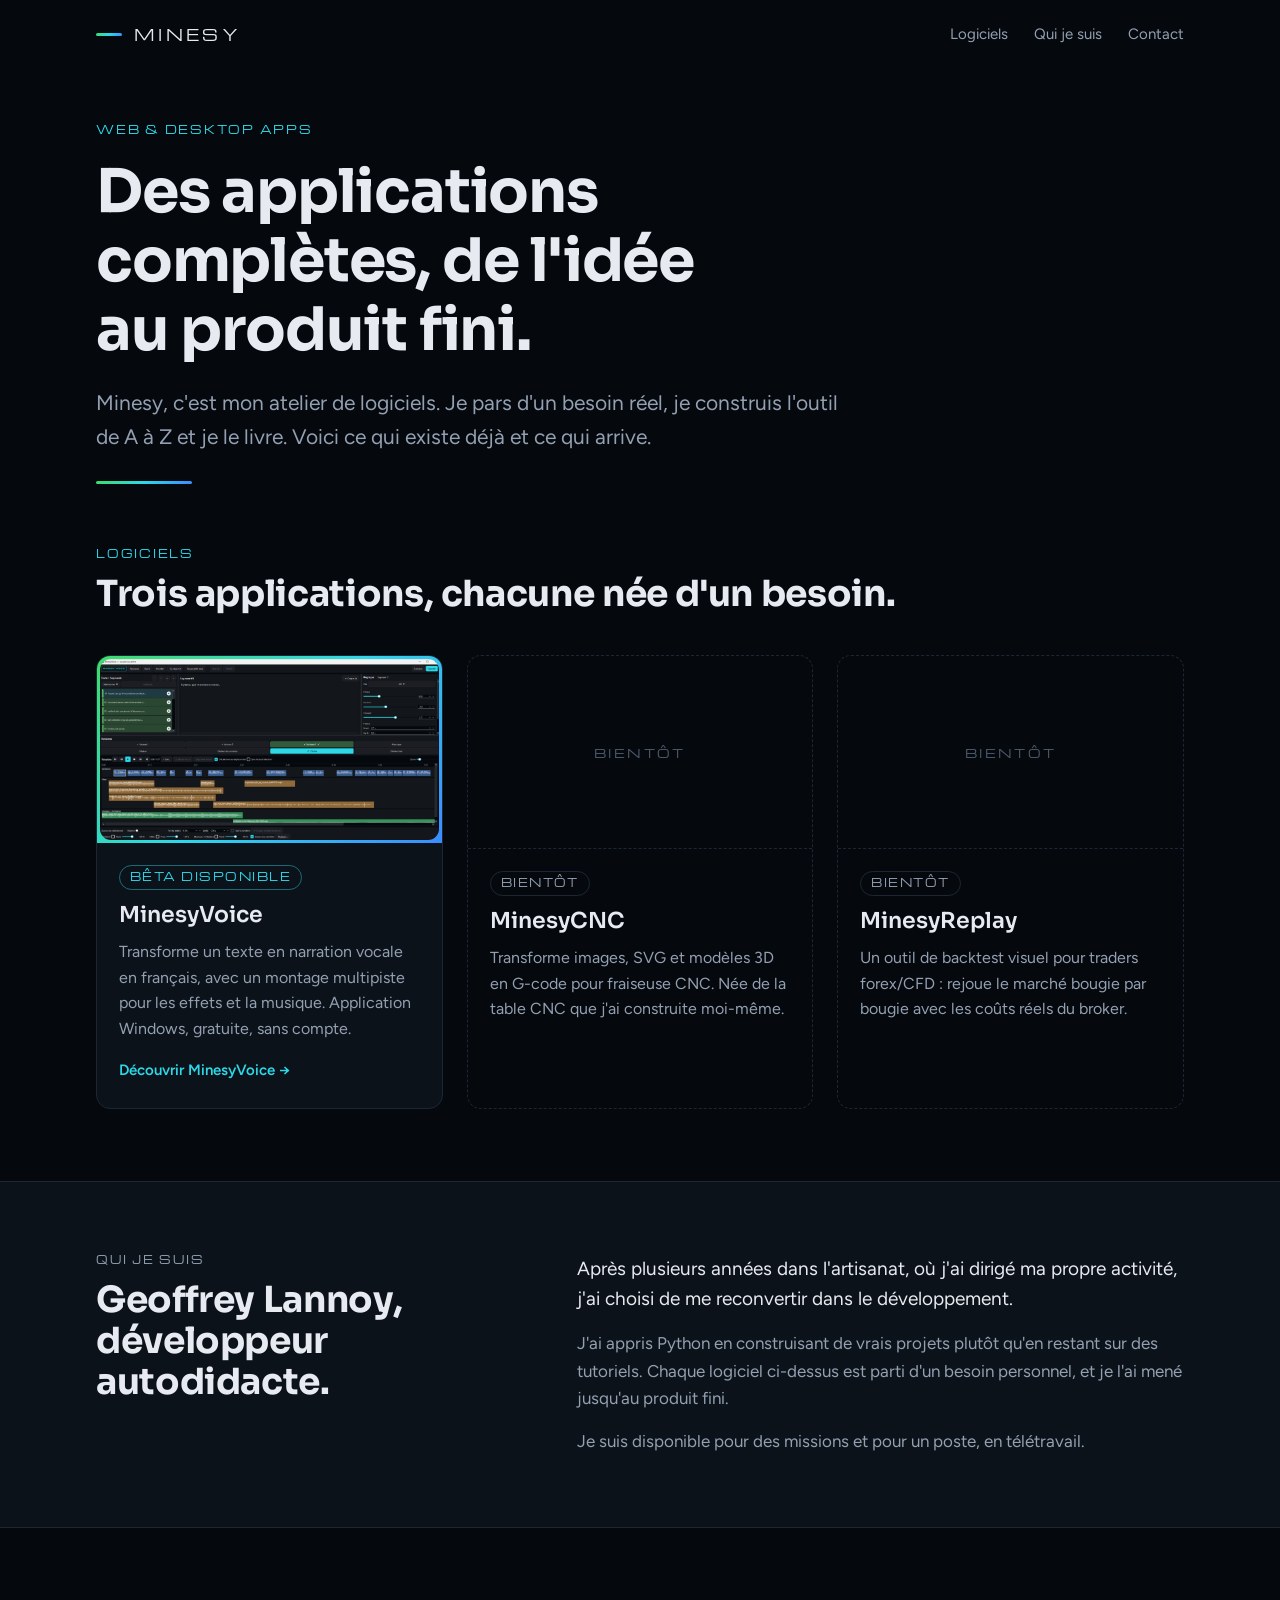
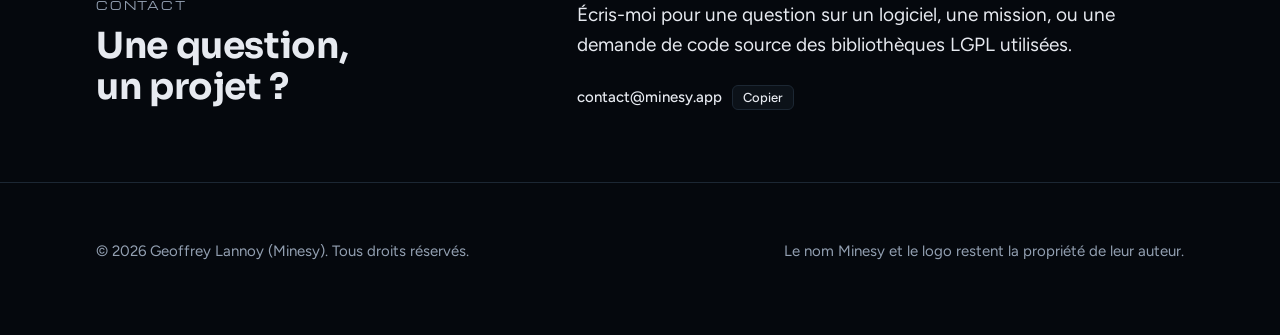
==== index.html @ 42e4c107 "Add files via upload" ====
<!doctype html>
<html lang="fr">
<head>
<meta charset="utf-8">
<meta name="viewport" content="width=device-width, initial-scale=1, viewport-fit=cover">
<meta name="description" content="Minesy : applications web et desktop. MinesyVoice transforme un texte en narration vocale en français.">
<title>Minesy</title>
<link rel="stylesheet" href="https://fonts.googleapis.com/css2?family=Figtree:wght@400;500;600&family=Michroma&family=Sora:wght@600;700&display=swap">
<link rel="stylesheet" href="style.css">
</head>
<body>
<header>
  <div class="wrap">
    <a class="brand" href="index.html">MINESY</a>
    <nav aria-label="Navigation">
      <a href="#logiciels">Logiciels</a>
      <a href="#apropos">Qui je suis</a>
      <a href="#contact">Contact</a>
    </nav>
  </div>
</header>

<main>
  <section class="home-hero">
    <div class="wrap">
      <div class="hero-text">
        <p class="label">Web &amp; Desktop Apps</p>
        <h1>Des applications complètes, de l'idée au produit fini.</h1>
        <p class="lead">Minesy, c'est mon atelier de logiciels. Je pars d'un besoin réel, je construis l'outil de A à Z et je le livre. Voici ce qui existe déjà et ce qui arrive.</p>
        <div class="rule"></div>
      </div>
    </div>
  </section>

  <section id="logiciels" style="padding-top:24px">
    <div class="wrap">
      <p class="label">Logiciels</p>
      <h2 style="margin-top:14px">Trois applications, chacune née d'un besoin.</h2>

      <div class="cards">
        <a class="card live" href="voix.html">
          <div class="shot"><img src="img/interface.png" width="1917" height="1029" alt="Fenêtre de MinesyVoice avec sa timeline."></div>
          <div class="body">
            <span class="chip on">Bêta disponible</span>
            <h3>MinesyVoice</h3>
            <p>Transforme un texte en narration vocale en français, avec un montage multipiste pour les effets et la musique. Application Windows, gratuite, sans compte.</p>
            <span class="more-link">Découvrir MinesyVoice →</span>
          </div>
        </a>

        <div class="card soon">
          <div class="ph">Bientôt</div>
          <div class="body">
            <span class="chip">Bientôt</span>
            <h3>MinesyCNC</h3>
            <p>Transforme images, SVG et modèles 3D en G-code pour fraiseuse CNC. Née de la table CNC que j'ai construite moi-même.</p>
          </div>
        </div>

        <div class="card soon">
          <div class="ph">Bientôt</div>
          <div class="body">
            <span class="chip">Bientôt</span>
            <h3>MinesyReplay</h3>
            <p>Un outil de backtest visuel pour traders forex/CFD : rejoue le marché bougie par bougie avec les coûts réels du broker.</p>
          </div>
        </div>
      </div>
    </div>
  </section>

  <section id="apropos" class="band">
    <div class="wrap about">
      <div style="display:grid; gap:14px; align-content:start">
        <p class="label">Qui je suis</p>
        <h2>Geoffrey Lannoy, développeur autodidacte.</h2>
      </div>
      <div class="text">
        <p>Après plusieurs années dans l'artisanat, où j'ai dirigé ma propre activité, j'ai choisi de me reconvertir dans le développement.</p>
        <p>J'ai appris Python en construisant de vrais projets plutôt qu'en restant sur des tutoriels. Chaque logiciel ci-dessus est parti d'un besoin personnel, et je l'ai mené jusqu'au produit fini.</p>
        <p>Je suis disponible pour des missions et pour un poste, en télétravail.</p>
      </div>
    </div>
  </section>

  <section id="contact">
    <div class="wrap about">
      <div style="display:grid; gap:14px; align-content:start">
        <p class="label">Contact</p>
        <h2>Une question, un projet ?</h2>
      </div>
      <div class="text">
        <p>Écris-moi pour une question sur un logiciel, une mission, ou une demande de code source des bibliothèques LGPL utilisées.</p>
        <div class="contact-row">
          <span class="mail"><code>contact@minesy.app</code><button class="copy" type="button" id="copy-mail">Copier</button></span>
        </div>
      </div>
    </div>
  </section>
</main>

<footer>
  <div class="wrap">
    <div class="copyright" style="margin-top:0; padding-top:0; border-top:0">
      <span>© 2026 Geoffrey Lannoy (Minesy). Tous droits réservés.</span>
      <span>Le nom Minesy et le logo restent la propriété de leur auteur.</span>
    </div>
  </div>
</footer>

<script src="site.js"></script>
</body>
</html>
---- style.css ----
/* Mise en page : une page produit sombre, la capture de l'application en vedette,
   puis une visite guidée faite de recadrages de cette même capture. */
:root {
  --bg: #05080d;
  --panel: #0c1219;
  --line: #1c2733;
  --fg: #e7eaf0;
  --muted: #93a0b2;
  --accent: #2dd8e8;
  --accent-hover: #62e2ee;
  --on-accent: #04141a;
  --grad: linear-gradient(135deg, #3cdd6a 0%, #2dd8e8 50%, #3c8cff 100%);
  --f-display: "Sora", "Segoe UI", system-ui, sans-serif;
  --f-body: "Figtree", "Segoe UI", system-ui, sans-serif;
  --f-label: "Michroma", "Segoe UI", system-ui, sans-serif;
  color-scheme: dark;
}
* { box-sizing: border-box; }
:root { padding-top: env(safe-area-inset-top, 0px); padding-bottom: env(safe-area-inset-bottom, 0px); }
body {
  margin: 0;
  background: var(--bg);
  color: var(--fg);
  font: 400 17px/1.6 var(--f-body);
  -webkit-font-smoothing: antialiased;
}
img { display: block; }
a { color: var(--accent); }
a:hover { color: var(--accent-hover); }
:focus-visible { outline: 2px solid var(--accent); outline-offset: 3px; }

.wrap {
  max-width: 1120px;
  margin: 0 auto;
  padding-left: max(16px, env(safe-area-inset-left, 0px));
  padding-right: max(16px, env(safe-area-inset-right, 0px));
}
section { padding-block: 72px; }
h1, h2, h3 { font-family: var(--f-display); font-weight: 700; line-height: 1.15; margin: 0; text-wrap: balance; }
h2 { font-size: clamp(26px, 3.4vw, 36px); letter-spacing: -0.01em; }
h3 { font-size: 19px; font-weight: 600; }
p { margin: 0; }
.label {
  font: 400 11px/1 var(--f-label);
  letter-spacing: 0.16em;
  text-transform: uppercase;
  color: var(--accent);
}

/* En-tête */
header { padding-block: 22px; }
header .wrap { display: flex; align-items: center; justify-content: space-between; gap: 16px; flex-wrap: wrap; }
.logo { height: 34px; width: auto; max-width: 100%; }
nav { display: flex; gap: 26px; font-size: 15px; }
nav a { color: var(--muted); text-decoration: none; }
nav a:hover { color: var(--fg); }

/* Hero */
.hero { padding-top: 40px; padding-bottom: 24px; }
.hero-text { max-width: 760px; display: grid; gap: 22px; }
h1 { font-size: clamp(34px, 5.6vw, 60px); letter-spacing: -0.02em; }
h1 em { font-style: normal; color: var(--accent); }
.lead { font-size: clamp(18px, 2vw, 21px); color: var(--muted); max-width: 62ch; }
.actions { display: flex; gap: 12px; flex-wrap: wrap; margin-top: 6px; }
.btn {
  display: inline-block;
  padding: 13px 22px;
  border-radius: 8px;
  font-weight: 600;
  text-decoration: none;
  border: 1px solid var(--line);
  color: var(--fg);
  background: var(--panel);
}
.btn:hover { border-color: #33465a; color: var(--fg); }
.btn.primary { background: var(--accent); border-color: var(--accent); color: var(--on-accent); }
.btn.primary:hover { background: var(--accent-hover); border-color: var(--accent-hover); color: var(--on-accent); }
.facts { display: flex; gap: 8px 22px; flex-wrap: wrap; font-size: 14px; color: var(--muted); margin-top: 4px; }
.facts span::before { content: ""; display: inline-block; width: 6px; height: 6px; border-radius: 50%; background: var(--accent); margin-right: 9px; vertical-align: 2px; }

.frame {
  margin-top: 48px;
  padding: 3px;
  border-radius: 16px;
  background: var(--grad);
  box-shadow: 0 0 80px -12px rgba(45, 216, 232, 0.28);
}
.frame img { width: 100%; height: auto; border-radius: 13px; background: var(--bg); }
.caption { font-size: 14px; color: var(--muted); margin-top: 14px; }

/* Visite guidée : recadrages de la capture */
.crop {
  position: relative;
  overflow: hidden;
  aspect-ratio: calc(var(--w) / var(--h));
  border: 1px solid var(--line);
  border-radius: 10px;
  background: var(--bg);
}
.crop img {
  position: absolute;
  top: 0; left: 0;
  max-width: none;
  width: calc(var(--iw, 1915) / var(--w) * 100%);
  margin-left: calc(var(--x) / var(--w) * -100%);
  margin-top: calc(var(--y) / var(--w) * -100%);
}
.tour { display: grid; gap: 64px; margin-top: 48px; }
.pair { display: grid; grid-template-columns: 1fr 1fr; gap: 32px; }
.split { align-items: center; }
.item { display: grid; gap: 14px; align-content: start; min-width: 0; }
.item p { color: var(--muted); max-width: 60ch; }
.item h3 { color: var(--fg); }
.intro { max-width: 640px; display: grid; gap: 14px; }
.intro p { color: var(--muted); }

/* Liste des fonctions secondaires */
.more { display: grid; grid-template-columns: repeat(3, 1fr); gap: 36px 40px; margin-top: 56px; padding-top: 40px; border-top: 1px solid var(--line); }
.more div { display: grid; gap: 8px; align-content: start; min-width: 0; }
.more p { color: var(--muted); font-size: 16px; }

/* Bêta */
.band { background: var(--panel); border-block: 1px solid var(--line); }
.limits { display: grid; grid-template-columns: 1fr 1fr; gap: 14px 48px; margin-top: 32px; padding: 0; list-style: none; max-width: 900px; }
.limits li { padding-left: 22px; position: relative; color: var(--fg); }
.limits li::before { content: ""; position: absolute; left: 0; top: 0.7em; width: 10px; height: 2px; background: var(--accent); }
.limits small { display: block; color: var(--muted); font-size: 15px; }

/* Téléchargement */
.dl { display: grid; grid-template-columns: 1.1fr 1fr; gap: 48px; align-items: start; }
.dl-card { border: 1px solid var(--line); background: var(--panel); border-radius: 12px; padding: 28px; display: grid; gap: 16px; min-width: 0; }
.dl-card .soon { font-family: var(--f-display); font-weight: 600; font-size: 22px; }
.dl-card p { color: var(--muted); font-size: 16px; }
.steps { margin: 0; padding-left: 22px; color: var(--muted); display: grid; gap: 8px; }
.steps b { color: var(--fg); font-weight: 600; }

/* Pied de page */
footer { border-top: 1px solid var(--line); padding-block: 56px 72px; font-size: 15px; color: var(--muted); }
.legal { display: grid; grid-template-columns: repeat(3, 1fr); gap: 32px; }
.legal div { display: grid; gap: 8px; align-content: start; min-width: 0; }
.legal h3 { font-size: 15px; color: var(--fg); }
.mail { display: inline-flex; align-items: center; gap: 10px; flex-wrap: wrap; }
.mail code { font: 500 15px var(--f-body); color: var(--fg); user-select: all; }
.copy { font: 500 13px var(--f-body); color: var(--fg); background: var(--panel); border: 1px solid var(--line); border-radius: 6px; padding: 4px 10px; cursor: pointer; }
.copy:hover { border-color: #33465a; }
.copyright { margin-top: 40px; padding-top: 24px; border-top: 1px solid var(--line); display: flex; justify-content: space-between; gap: 12px; flex-wrap: wrap; }

@media (max-width: 860px) {
  section { padding-block: 52px; }
  .pair, .more, .limits, .dl, .legal { grid-template-columns: 1fr; }
  .more { gap: 28px; }
  .dl { gap: 32px; }
  nav { gap: 18px; font-size: 14px; }
}

/* Accueil */
.brand { font: 400 15px/1 var(--f-label); letter-spacing: 0.22em; color: var(--fg); text-decoration: none; display: inline-flex; align-items: center; gap: 12px; }
.brand::before { content: ""; width: 26px; height: 3px; background: var(--grad); border-radius: 2px; }
.brand:hover { color: var(--fg); }
nav a[aria-current="page"] { color: var(--fg); }
.home-hero { padding-top: 56px; padding-bottom: 40px; }
.home-hero h1 { max-width: 16ch; }
.rule { height: 3px; width: 96px; background: var(--grad); border-radius: 2px; margin-top: 6px; }
.cards { display: grid; grid-template-columns: repeat(3, 1fr); gap: 24px; margin-top: 40px; align-items: stretch; }
.card { display: grid; grid-template-rows: auto 1fr; gap: 0; border: 1px solid var(--line); background: var(--panel); border-radius: 14px; overflow: hidden; text-decoration: none; color: var(--fg); min-width: 0; }
.card .shot { padding: 3px; background: var(--grad); }
.card .shot img { width: 100%; height: auto; display: block; border-radius: 11px; }
.card .body { padding: 22px 22px 26px; display: grid; gap: 12px; align-content: start; }
.card h3 { font-size: 22px; }
.card p { color: var(--muted); font-size: 16px; }
.card .more-link { color: var(--accent); font-weight: 600; font-size: 15px; margin-top: 4px; }
.card.live:hover { border-color: #33465a; }
.card.live:hover .more-link { color: var(--accent-hover); }
.card.soon { border-style: dashed; background: transparent; }
.card.soon .ph { aspect-ratio: 16 / 9; display: grid; place-items: center; border-bottom: 1px dashed var(--line); font: 400 12px var(--f-label); letter-spacing: 0.2em; text-transform: uppercase; color: #4b5a6c; }
.chip { justify-self: start; font: 400 10.5px/1 var(--f-label); letter-spacing: 0.14em; text-transform: uppercase; padding: 6px 10px; border-radius: 999px; border: 1px solid var(--line); color: var(--muted); }
.chip.on { color: var(--accent); border-color: rgba(45, 216, 232, 0.45); }
.about { display: grid; grid-template-columns: 1fr 1.4fr; gap: 48px; align-items: start; }
.about p { color: var(--muted); }
.about .text { display: grid; gap: 16px; max-width: 62ch; }
.about .text p:first-child { color: var(--fg); font-size: 19px; }
.contact-row { display: grid; gap: 10px; margin-top: 8px; }
.back { font-size: 14px; }
.shots { display: flex; flex-wrap: wrap; gap: 40px; align-items: flex-start; }
.shots figure { margin: 0; display: grid; gap: 16px; align-content: start; min-width: 0; flex: 0 1 var(--fw); max-width: 100%; }
.shots img { width: auto; max-width: 100%; height: auto; border: 1px solid var(--line); border-radius: 10px; }
.plain-shot { border: 1px solid var(--line); border-radius: 10px; overflow: hidden; background: var(--bg); }
.plain-shot img { width: 100%; height: auto; display: block; }
@media (max-width: 860px) {
  .cards, .about { grid-template-columns: 1fr; }
  .about { gap: 24px; }
  .shots figure { flex-basis: 100%; }
}

.more.tight { margin-top: 4px; padding-top: 0; border-top: 0; }

.import-shot { max-width: 520px; justify-self: end; width: 100%; }
@media (max-width: 860px) { .import-shot { justify-self: start; } }

/* Section « Écouter » */
.listen { display: grid; gap: 18px; margin-top: 28px; max-width: 760px; }
.listen .track { border: 1px solid var(--line); background: var(--panel); border-radius: 12px; padding: 22px 24px; display: grid; gap: 12px; }
.listen .track h3 { font-family: var(--f-display); font-weight: 600; font-size: 19px; margin: 0; }
.listen .track p { color: var(--muted); font-size: 15px; margin: 0; }
.listen audio { width: 100%; }
.listen .note { color: var(--muted); font-size: 14px; }
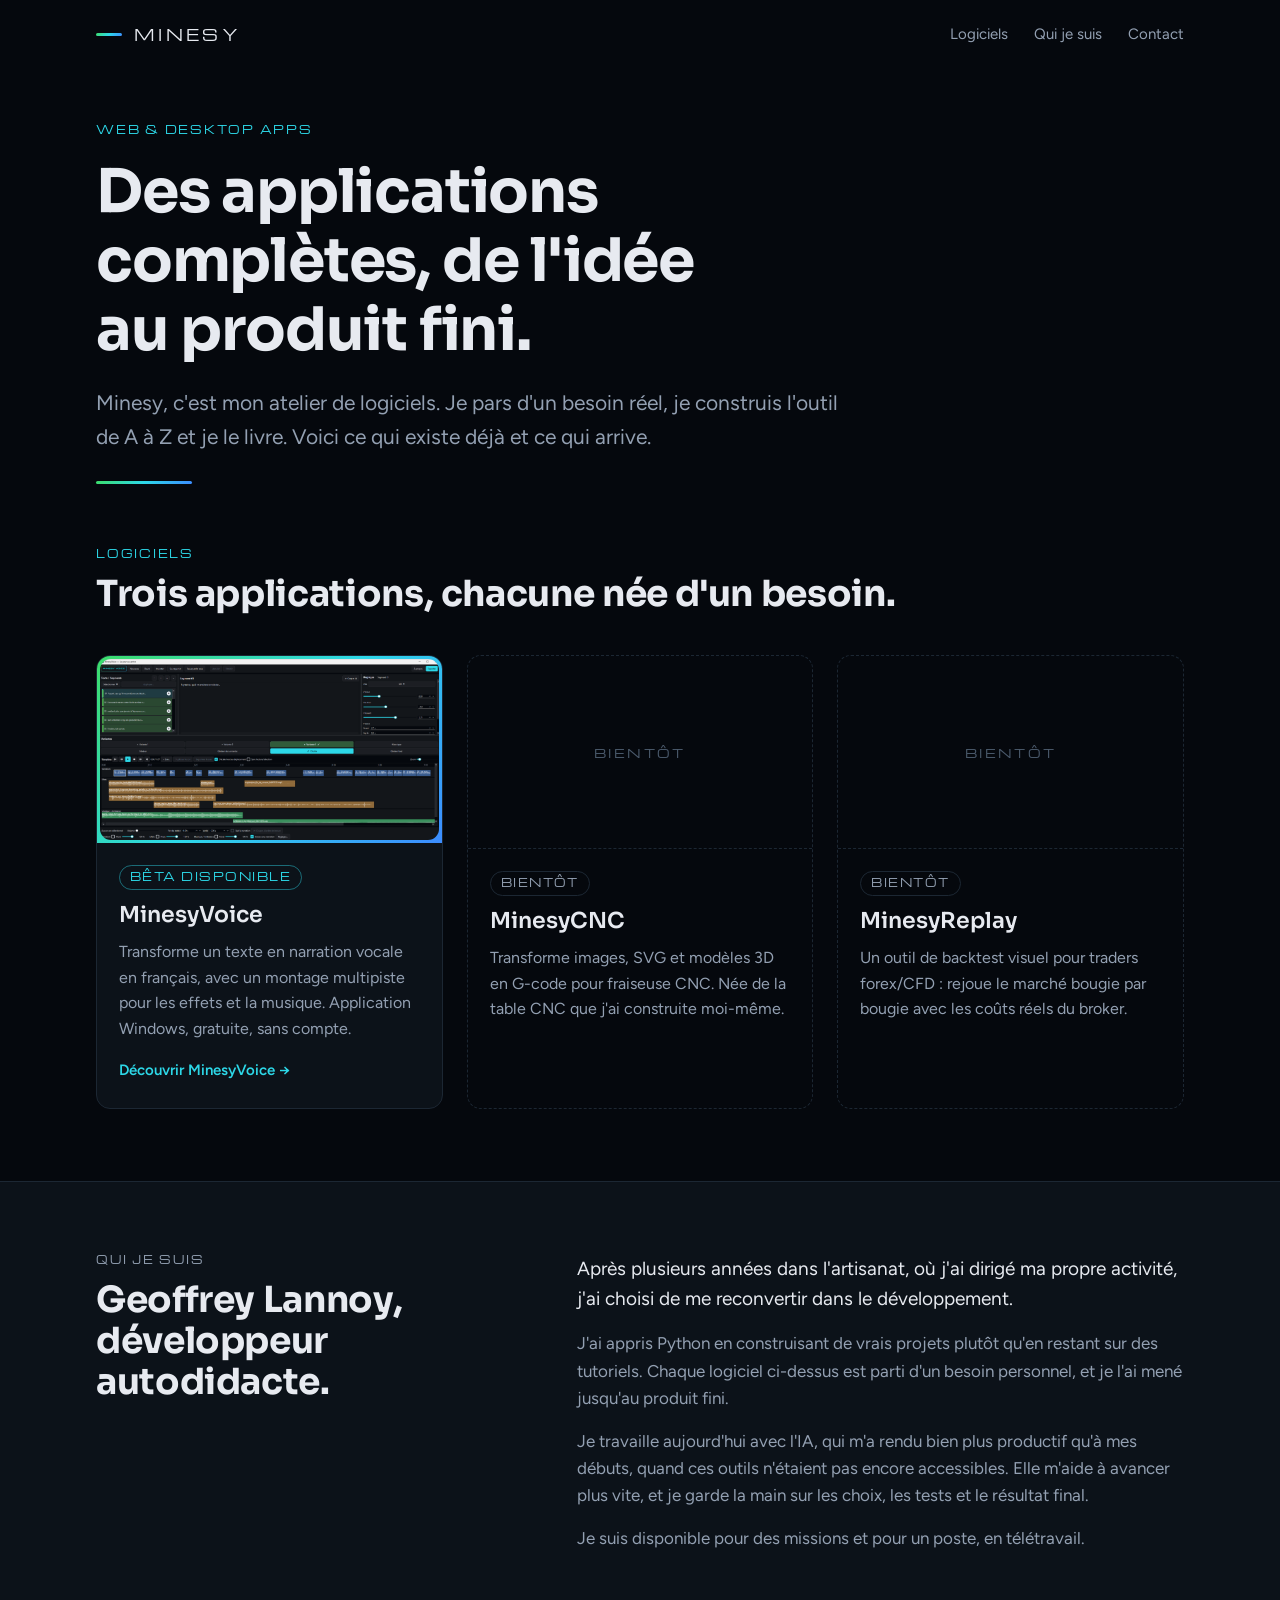
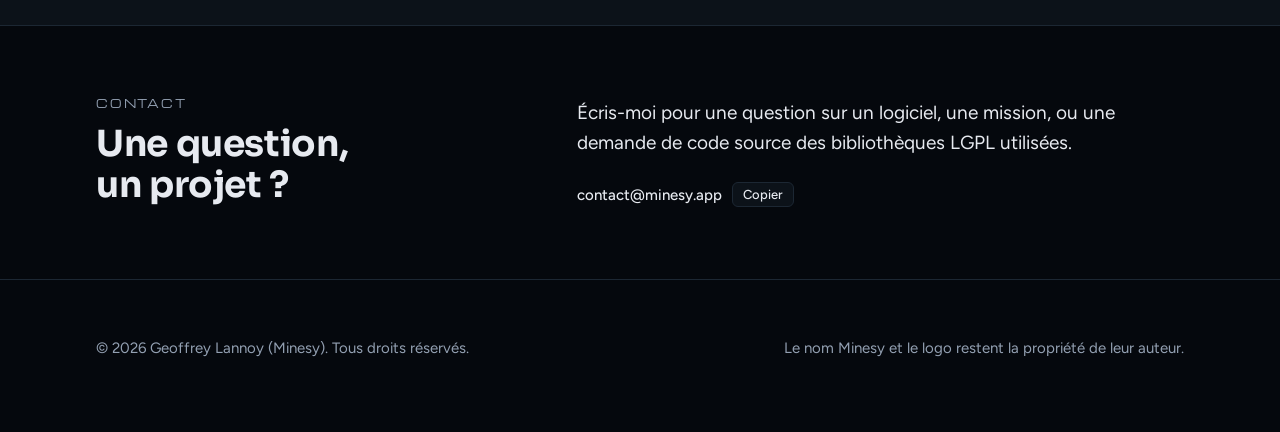
==== commit 12b826f5: "Update index.html" ====
--- a/index.html
+++ b/index.html
@@ -78,6 +78,7 @@
       <div class="text">
         <p>Après plusieurs années dans l'artisanat, où j'ai dirigé ma propre activité, j'ai choisi de me reconvertir dans le développement.</p>
         <p>J'ai appris Python en construisant de vrais projets plutôt qu'en restant sur des tutoriels. Chaque logiciel ci-dessus est parti d'un besoin personnel, et je l'ai mené jusqu'au produit fini.</p>
+        <p>Je travaille aujourd'hui avec l'IA, qui m'a rendu bien plus productif qu'à mes débuts, quand ces outils n'étaient pas encore accessibles. Elle m'aide à avancer plus vite, et je garde la main sur les choix, les tests et le résultat final.</p>
         <p>Je suis disponible pour des missions et pour un poste, en télétravail.</p>
       </div>
     </div>
